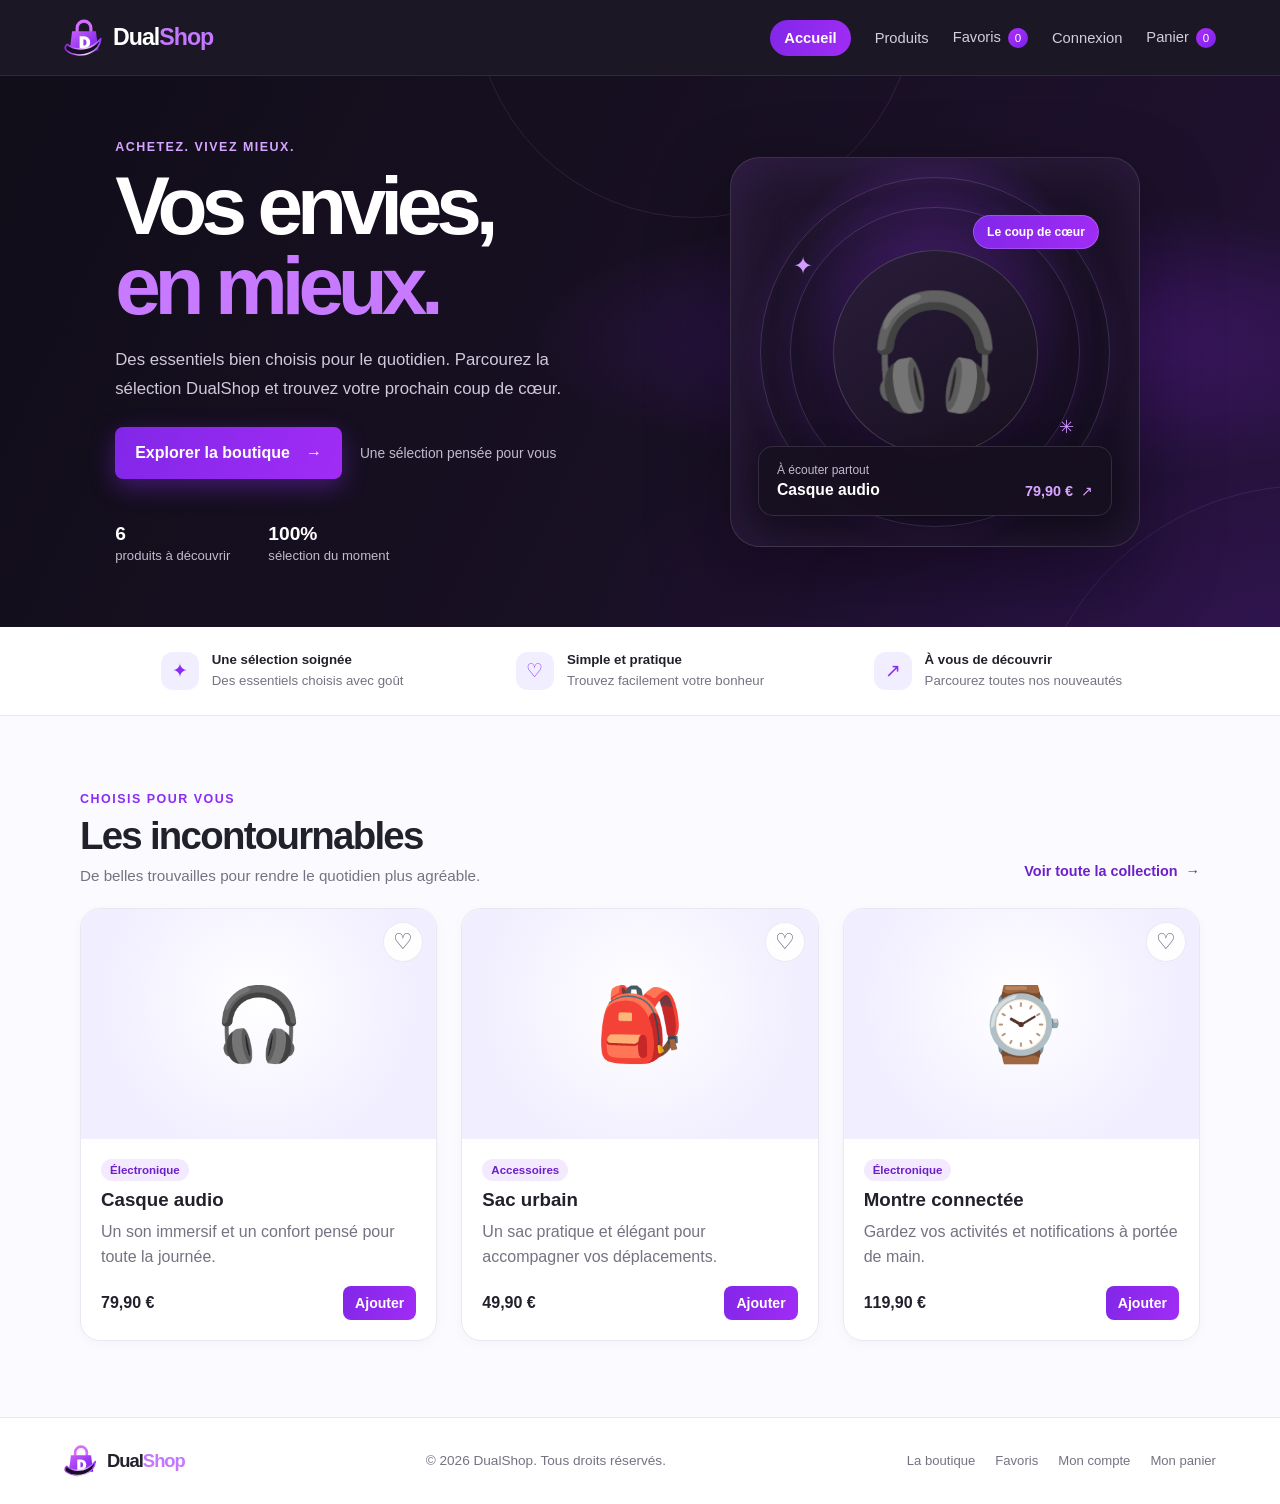
==== index.html @ 9e12f8e3 "Publish DualShop static site Co-authored-by: Copilot <223556219+Copilot@users.noreply.github.com>" ====
<!DOCTYPE html>
<html lang="fr">
<head>
  <meta charset="UTF-8">
  <meta name="viewport" content="width=device-width, initial-scale=1.0">
  <meta name="description" content="DualShop, votre boutique en ligne.">
  <title>DualShop — Accueil</title>
  <link rel="icon" type="image/svg+xml" href="assets/logo/dualshop-mark.svg">
  <link rel="stylesheet" href="css/style.css">
  <link rel="stylesheet" href="css/components.css">
  <link rel="stylesheet" href="css/responsive.css">
  <script src="data/products.js" defer></script>
  <script src="js/app.js" defer></script>
  <script src="js/products.js" defer></script>
  <script src="js/cart.js" defer></script>
  <script src="js/favorites.js" defer></script>
</head>
<body>
  <header class="site-header">
    <a class="logo" href="index.html"><img class="logo-mark" src="assets/logo/dualshop-mark.svg" alt=""><span class="logo-wordmark">Dual<span>Shop</span></span></a>
    <button class="menu-toggle" type="button" aria-expanded="false" aria-controls="primary-navigation" aria-label="Ouvrir le menu">
      <span></span><span></span><span></span>
    </button>
    <nav id="primary-navigation" aria-label="Navigation principale">
      <a href="index.html" aria-current="page">Accueil</a>
      <a href="produits.html">Produits</a>
      <a href="favoris.html">Favoris <span class="favorite-count">0</span></a>
      <a href="connexion.html">Connexion</a>
      <a href="panier.html">Panier <span class="cart-count">0</span></a>
    </nav>
  </header>
  <main>
    <section class="hero">
      <div class="hero-copy">
        <p class="eyebrow">Achetez. Vivez mieux.</p>
        <h1>Vos envies,<br><span>en mieux.</span></h1>
        <p>Des essentiels bien choisis pour le quotidien. Parcourez la sélection DualShop et trouvez votre prochain coup de cœur.</p>
        <div class="hero-actions">
          <a class="button" href="produits.html">Explorer la boutique <span aria-hidden="true">→</span></a>
          <span class="hero-note">Une sélection pensée pour vous</span>
        </div>
        <div class="hero-highlights" aria-label="Les engagements DualShop">
          <div><strong>6</strong><span>produits à découvrir</span></div>
          <div><strong>100%</strong><span>sélection du moment</span></div>
        </div>
      </div>
      <a class="hero-showcase" href="produit.html?id=casque-audio" aria-label="Découvrir le casque audio, notre coup de cœur à 79,90 euros">
        <span class="showcase-orbit showcase-orbit-one" aria-hidden="true"></span>
        <span class="showcase-orbit showcase-orbit-two" aria-hidden="true"></span>
        <span class="showcase-sparkle sparkle-one" aria-hidden="true">✦</span>
        <span class="showcase-sparkle sparkle-two" aria-hidden="true">✳</span>
        <span class="showcase-badge">Le coup de cœur</span>
        <span class="showcase-product" aria-hidden="true">🎧</span>
        <span class="showcase-caption">
          <span><small>À écouter partout</small><strong>Casque audio</strong></span>
          <strong class="showcase-price">79,90 € <span aria-hidden="true">↗</span></strong>
        </span>
      </a>
    </section>
    <section class="benefits" aria-label="Les avantages DualShop">
      <div><span aria-hidden="true">✦</span><p><strong>Une sélection soignée</strong><br><span>Des essentiels choisis avec goût</span></p></div>
      <div><span aria-hidden="true">♡</span><p><strong>Simple et pratique</strong><br><span>Trouvez facilement votre bonheur</span></p></div>
      <div><span aria-hidden="true">↗</span><p><strong>À vous de découvrir</strong><br><span>Parcourez toutes nos nouveautés</span></p></div>
    </section>
    <section class="section">
      <div class="section-heading">
        <div><p class="eyebrow">Choisis pour vous</p><h2>Les incontournables</h2><p class="section-subtitle">De belles trouvailles pour rendre le quotidien plus agréable.</p></div>
        <a class="text-link" href="produits.html">Voir toute la collection <span aria-hidden="true">→</span></a>
      </div>
      <div class="product-grid" id="products-grid" data-limit="3"></div>
    </section>
  </main>
  <footer class="site-footer">
    <a class="logo" href="index.html"><img class="logo-mark" src="assets/logo/dualshop-mark.svg" alt=""><span class="logo-wordmark">Dual<span>Shop</span></span></a>
    <p>© <span data-year></span> DualShop. Tous droits réservés.</p>
    <nav aria-label="Navigation de pied de page"><a href="produits.html">La boutique</a><a href="favoris.html">Favoris</a><a href="connexion.html">Mon compte</a><a href="panier.html">Mon panier</a></nav>
  </footer>
</body>
</html>
---- css/style.css ----
:root {
  font-family: Inter, "Segoe UI", Arial, Helvetica, sans-serif;
  color: #20212b;
  background: #fbfaff;
  font-synthesis: none;
  text-rendering: optimizeLegibility;
  --accent: #8b2cf5;
  --accent-dark: #6d20c9;
  --accent-soft: #f3eaff;
  --muted: #747382;
  --border: #e9e7ef;
  --surface: #fff;
  --shadow-card: 0 16px 38px rgb(49 21 91 / 12%);
}

* { box-sizing: border-box; }
html { scroll-behavior: smooth; }
body { margin: 0; min-width: 320px; overflow-x: hidden; }
a { color: inherit; text-decoration: none; }
button, input { font: inherit; }
button, a, input { -webkit-tap-highlight-color: transparent; }
button:focus-visible, a:focus-visible, input:focus-visible { outline: 3px solid rgb(139 44 245 / 45%); outline-offset: 3px; }

.site-header {
  position: sticky;
  z-index: 10;
  top: 0;
  display: flex;
  align-items: center;
  justify-content: space-between;
  gap: 24px;
  min-height: 76px;
  padding: 14px max(5vw, 20px);
  background: rgb(18 14 29 / 96%);
  backdrop-filter: blur(14px);
  border-bottom: 1px solid rgb(255 255 255 / 9%);
  transition: box-shadow .25s ease, background .25s ease;
}
.site-header.is-scrolled { box-shadow: 0 8px 26px rgb(10 5 20 / 30%); background: rgb(18 14 29 / 98%); }
.logo { display: inline-flex; align-items: center; gap: 9px; color: #fff; font-size: 1.45rem; font-weight: 800; letter-spacing: -1px; }
.logo-mark { display: block; width: 40px; height: 40px; flex: 0 0 40px; }
.logo-wordmark { color: #fff; }
.logo-wordmark > span { color: #c478ff; }
nav { display: flex; align-items: center; gap: 24px; }
nav a { position: relative; color: #d3cedc; font-size: .92rem; transition: color .2s ease, background .2s ease; }
nav a:hover, nav a[aria-current="page"] { color: #d6a5ff; }
nav[aria-label="Navigation principale"] a { padding: 10px 0; }
nav[aria-label="Navigation principale"] a[aria-current="page"] { padding-right: 14px; padding-left: 14px; border-radius: 999px; color: #fff; background: linear-gradient(110deg, #8127e8, #a12cf5); font-weight: 700; }
nav[aria-label="Navigation principale"] a[aria-current="page"]::after { display: none; }
.menu-toggle { display: none; }
.cart-count, .favorite-count { display: inline-grid; min-width: 20px; height: 20px; margin-left: 3px; padding: 0 5px; place-items: center; border-radius: 999px; color: #fff; background: linear-gradient(135deg, #b22dff, #7624e8); font-size: .72rem; }
.hero {
  position: relative;
  display: grid;
  min-height: 550px;
  grid-template-columns: minmax(0, 1fr) minmax(300px, .85fr);
  align-items: center;
  gap: 48px;
  overflow: hidden;
  padding: 64px max(9vw, 24px);
  background: radial-gradient(ellipse at 80% 48%, rgb(126 35 222 / 36%) 0, transparent 34%), radial-gradient(ellipse at 100% 100%, rgb(76 26 132 / 32%) 0, transparent 38%), linear-gradient(115deg, #110d19 0%, #181023 52%, #211133 100%);
}
.hero::before, .hero::after { position: absolute; border: 1px solid rgb(205 151 255 / 12%); border-radius: 50%; content: ""; pointer-events: none; }
.hero::before { width: 440px; height: 440px; top: -300px; left: 37%; }
.hero::after { width: 560px; height: 560px; right: -310px; bottom: -420px; }
.hero-copy { position: relative; z-index: 1; max-width: 620px; animation: hero-enter .7s ease-out both; }
.hero .eyebrow { color: #d6a5ff; }
.hero h1 { margin: 12px 0 18px; color: #fff; font-size: clamp(3.2rem, 6.4vw, 5.7rem); letter-spacing: -.075em; line-height: .98; }
.hero h1 span { color: #c77aff; }
.hero-copy > p:not(.eyebrow) { max-width: 470px; margin-bottom: 24px; color: #d0c8dc; font-size: 1.05rem; line-height: 1.75; }
.hero-actions { display: flex; align-items: center; flex-wrap: wrap; gap: 18px; }
.hero-actions .button { min-height: 52px; gap: 16px; padding: 0 20px; box-shadow: 0 8px 24px rgb(143 43 245 / 38%); }
.hero-note { color: #c3bacf; font-size: .86rem; }
.hero-highlights { display: flex; gap: 38px; margin-top: 44px; }
.hero-highlights div { display: grid; gap: 3px; }
.hero-highlights strong { color: #fff; font-size: 1.2rem; }
.hero-highlights span { color: #c3bacf; font-size: .82rem; }
.hero-showcase {
  position: relative;
  z-index: 1;
  display: flex;
  width: min(100%, 410px);
  min-height: 390px;
  justify-self: center;
  align-items: center;
  justify-content: center;
  overflow: hidden;
  border: 1px solid rgb(255 255 255 / 14%);
  border-radius: 30px;
  background: radial-gradient(ellipse at 50% 35%, rgb(148 52 255 / 24%), transparent 48%), linear-gradient(145deg, #21152f 4%, #130e1d 92%);
  box-shadow: 0 32px 80px rgb(6 3 12 / 45%), inset 0 0 55px rgb(186 104 255 / 12%);
  animation: showcase-enter .8s .12s ease-out both, showcase-float 6s 1s ease-in-out infinite;
}
.showcase-product { z-index: 1; display: grid; width: 205px; height: 205px; place-items: center; border: 1px solid rgb(255 255 255 / 16%); border-radius: 50%; background: linear-gradient(145deg, #2a1c3b, #17111f); box-shadow: 0 22px 50px rgb(8 4 15 / 40%), 0 0 55px rgb(157 52 255 / 18%); font-size: 7rem; }
.showcase-badge { position: absolute; z-index: 2; top: 57px; right: 40px; padding: 9px 13px; border: 1px solid rgb(255 255 255 / 18%); border-radius: 99px; color: #fff; background: linear-gradient(110deg, #8127e8, #a12cf5); font-size: .76rem; font-weight: 700; }
.showcase-caption { position: absolute; z-index: 2; right: 27px; bottom: 30px; left: 27px; display: flex; align-items: end; justify-content: space-between; gap: 12px; padding: 16px 18px; border: 1px solid rgb(255 255 255 / 12%); border-radius: 15px; color: #fff; background: rgb(23 16 32 / 88%); box-shadow: 0 8px 30px rgb(8 4 15 / 28%); backdrop-filter: blur(12px); }
.showcase-caption > span { display: grid; gap: 4px; }
.showcase-caption small { color: #c3bacf; font-size: .75rem; }
.showcase-caption strong { font-size: .98rem; }
.showcase-caption .showcase-price { color: #d6a5ff; font-size: .9rem; }
.showcase-price span { margin-left: 4px; }
.showcase-orbit { position: absolute; border: 1px solid rgb(206 153 255 / 20%); border-radius: 50%; box-shadow: 0 0 28px rgb(153 57 255 / 12%); }
.showcase-orbit-one { width: 290px; height: 290px; }
.showcase-orbit-two { width: 350px; height: 350px; }
.showcase-sparkle { position: absolute; color: #d19bff; }
.sparkle-one { top: 94px; left: 62px; font-size: 1.5rem; }
.sparkle-two { right: 65px; bottom: 108px; font-size: 1.1rem; }
.benefits { display: grid; grid-template-columns: repeat(3, 1fr); gap: 24px; padding: 23px max(9vw, 24px); border-bottom: 1px solid var(--border); background: #fff; }
.benefits > div { display: flex; align-items: center; justify-content: center; gap: 13px; }
.benefits > div > span { display: grid; width: 38px; height: 38px; flex: 0 0 38px; place-items: center; border-radius: 12px; color: var(--accent); background: #f1eeff; font-size: 1.2rem; }
.benefits p { margin: 0; font-size: .83rem; line-height: 1.55; }
.benefits p > span { color: var(--muted); }
.section { width: min(1120px, 90%); margin: 76px auto; }
.section-heading { display: flex; align-items: end; justify-content: space-between; gap: 20px; margin-bottom: 24px; }
h1, h2, p { margin-top: 0; }
.section-heading h1, .section-heading h2, main > h1 { margin-bottom: 0; }
.section-heading h2 { font-size: clamp(1.8rem, 3vw, 2.45rem); letter-spacing: -.045em; }
.section-subtitle { margin: 9px 0 0; color: var(--muted); font-size: .95rem; }
.text-link { display: inline-flex; align-items: center; gap: 8px; padding-bottom: 5px; color: var(--accent-dark); font-size: .9rem; font-weight: 700; }
.eyebrow { margin-bottom: 8px; color: var(--accent); font-size: .78rem; font-weight: 700; letter-spacing: .12em; text-transform: uppercase; }
.muted { color: var(--muted); font-size: .9rem; }
.back-link { display: inline-block; margin-bottom: 28px; color: var(--muted); }
.site-footer { margin-top: 70px; padding: 24px; border-top: 1px solid var(--border); color: var(--muted); text-align: center; font-size: .85rem; }
.site-footer p { margin: 0; }
.site-footer { display: flex; align-items: center; justify-content: space-between; gap: 22px; padding: 26px max(5vw, 20px); background: #fff; }
.site-footer .logo { color: #20212b; font-size: 1.15rem; }
.site-footer .logo-wordmark { color: #20212b; }
.site-footer .logo-mark { width: 34px; height: 34px; flex-basis: 34px; }
.site-footer nav { gap: 20px; }
.site-footer nav a { color: var(--muted); font-size: .82rem; }
.site-footer nav a:hover { color: var(--accent); }
main { animation: page-enter .55s ease-out both; }

@keyframes hero-enter { from { opacity: 0; transform: translateY(18px); } to { opacity: 1; transform: translateY(0); } }
@keyframes showcase-enter { from { opacity: 0; transform: scale(.92) rotate(-5deg); } to { opacity: 1; transform: scale(1) rotate(0); } }
@keyframes showcase-float { 0%, 100% { translate: 0 0; } 50% { translate: 0 -9px; } }
@keyframes page-enter { from { opacity: 0; translate: 0 8px; } to { opacity: 1; translate: 0 0; } }
@keyframes nav-underline { from { scale: 0 1; transform-origin: left; } to { scale: 1 1; transform-origin: left; } }
---- css/components.css ----
.button {
  display: inline-flex;
  align-items: center;
  justify-content: center;
  border: 0;
  border-radius: 8px;
  padding: 12px 18px;
  color: #fff;
  background: linear-gradient(110deg, #8127e8, #a12cf5);
  cursor: pointer;
  font-weight: 700;
  transition: background .2s ease, box-shadow .2s ease, transform .2s ease;
}
.button:hover { transform: translateY(-2px); background: linear-gradient(110deg, #7020d3, #8b24e4); box-shadow: 0 9px 22px rgb(117 32 201 / 25%); }
.product-grid { display: grid; grid-template-columns: repeat(3, minmax(0, 1fr)); gap: 24px; }
.product-card { overflow: hidden; border: 1px solid var(--border); border-radius: 20px; background: var(--surface); box-shadow: 0 3px 12px rgb(34 25 73 / 3%); transition: transform .28s cubic-bezier(.2,.8,.2,1), box-shadow .28s ease, border-color .28s ease; animation: card-enter .45s ease both; }
.product-card:nth-child(2) { animation-delay: .07s; }
.product-card:nth-child(3) { animation-delay: .14s; }
.product-card:nth-child(4) { animation-delay: .21s; }
.product-card:nth-child(5) { animation-delay: .28s; }
.product-card:nth-child(6) { animation-delay: .35s; }
.product-visual { display: grid; min-height: 230px; place-items: center; background: radial-gradient(circle at 50% 40%, #fff 0, #f1eeff 72%); font-size: 4.5rem; transition: background .28s ease, transform .35s ease; }
.product-visual { line-height: 1; }
.product-info { padding: 20px; }
.product-info h3 { margin: 0 0 8px; }
.product-info p { min-height: 2.8em; color: var(--muted); line-height: 1.6; }
.product-actions { display: flex; align-items: center; justify-content: space-between; gap: 12px; }
.price { font-weight: 800; }
.product-actions .button { padding: 9px 12px; font-size: .88rem; }
.product-card[hidden] { display: none; }
.product-card:focus-within { border-color: rgb(97 72 216 / 38%); box-shadow: var(--shadow-card); transform: translateY(-5px) scale(1.015); }
.product-card h3 a:hover { color: var(--accent-dark); }
.product-category { display: inline-flex; margin-bottom: 8px; padding: 5px 9px; border-radius: 999px; color: var(--accent-dark); background: var(--accent-soft); font-size: .72rem; font-weight: 700; }
.favorite-toggle { position: absolute; z-index: 2; top: 13px; right: 13px; display: grid; width: 40px; height: 40px; place-items: center; border: 1px solid rgb(233 231 239 / 85%); border-radius: 50%; color: #575366; background: rgb(255 255 255 / 92%); cursor: pointer; font-size: 1.35rem; transition: color .2s ease, transform .2s ease, background .2s ease; }
.favorite-toggle:hover { transform: scale(1.08); }
.favorite-toggle[aria-pressed="true"] { color: #d64271; background: #fff3f6; }
.product-card { position: relative; }
.product-card:hover { border-color: rgb(139 44 245 / 30%); box-shadow: var(--shadow-card); transform: translateY(-5px); }
.favorites-grid .empty-state, .empty-state { grid-column: 1 / -1; padding: 28px; border: 1px dashed #d9d3f5; border-radius: 16px; background: #fff; color: var(--muted); text-align: center; }
.empty-state a { color: var(--accent-dark); font-weight: 700; }
.catalog-toolbar { display: flex; align-items: end; gap: 14px; margin: 20px 0 16px; }
.catalog-toolbar > :first-child { margin: 0 auto 10px 0; }
.catalog-select { display: grid; gap: 6px; color: var(--muted); font-size: .8rem; }
.catalog-select select { min-width: 165px; min-height: 42px; border: 1px solid var(--border); border-radius: 9px; padding: 8px 30px 8px 11px; color: #353342; background: #fff; font: inherit; }
.detail-actions { display: flex; align-items: end; gap: 12px; }
.quantity-field { display: grid; gap: 6px; color: var(--muted); font-size: .8rem; }
.quantity-field input { width: 76px; min-height: 48px; border: 1px solid var(--border); border-radius: 9px; padding: 8px; color: #353342; }
.detail-favorite { position: static; width: 48px; height: 48px; font-size: 1.5rem; }
.remove-item { width: auto !important; height: 34px !important; margin-left: 8px; padding: 0 10px; color: #8b4151; }
.remove-item:hover { border-color: #e7bac5 !important; background: #fff3f6 !important; color: #a52e4b !important; }
.summary-line { display: flex; justify-content: space-between; gap: 14px; margin: 0 0 12px; font-size: .92rem; font-weight: 500; }
.summary-total { margin: 14px 0 0; padding-top: 14px; border-top: 1px solid var(--border); font-size: 1.05rem; font-weight: 800; }
.shipping-note { margin: 12px 0 18px; color: var(--muted); font-size: .82rem; font-weight: 400; }
.checkout-button { width: 100%; gap: 10px; min-height: 48px; text-align: center; }
.continue-shopping { display: block; margin-top: 14px; color: var(--accent-dark); font-size: .85rem; text-align: center; }
.checkout-layout { display: grid; grid-template-columns: minmax(0, 1.4fr) minmax(280px, .75fr); align-items: start; gap: 42px; }
.checkout-steps { display: flex; gap: 30px; margin: 0 0 26px; padding: 0 0 14px; border-bottom: 1px solid var(--border); color: #aaa7b5; font-size: .85rem; list-style: none; }
.checkout-steps li[aria-current="step"] { color: var(--accent-dark); font-weight: 800; }
.checkout-steps li:first-child { color: #686779; }
.checkout-steps a:hover { color: var(--accent); }
.checkout-card, .order-summary { margin-top: 22px; padding: 26px; border: 1px solid var(--border); border-radius: 18px; background: #fff; box-shadow: 0 12px 36px rgb(34 25 73 / 5%); }
.checkout-card { display: grid; gap: 16px; }
.checkout-card[hidden] { display: none; }
.checkout-card h2, .order-summary h2 { margin: 0 0 4px; font-size: 1.2rem; }
.checkout-card label { display: grid; gap: 7px; color: #484655; font-size: .88rem; font-weight: 650; }
.checkout-card input:not([type="radio"]) { min-height: 44px; border: 1px solid var(--border); border-radius: 9px; padding: 10px 12px; font: inherit; }
.checkout-card input:focus { border-color: var(--accent); outline: 3px solid rgb(97 72 216 / 12%); }
.form-grid { display: grid; grid-template-columns: 1fr 1fr; gap: 14px; }
.payment-demo { margin: 0; padding: 15px; border: 1px solid var(--border); border-radius: 12px; }
.payment-demo legend { padding: 0 6px; font-size: .9rem; font-weight: 700; }
.payment-demo label { display: flex; align-items: center; gap: 9px; }
.payment-demo input { accent-color: var(--accent); }
.payment-demo .muted { margin: 10px 0 0; font-size: .8rem; }
.demo-notice { margin: 18px 0; padding: 14px 16px; border: 1px solid #e6ddbd; border-radius: 11px; color: #665735; background: #fffbee; font-size: .86rem; line-height: 1.55; }
.order-summary { position: sticky; top: 100px; }
.checkout-item { display: flex; justify-content: space-between; gap: 12px; padding: 12px 0; border-bottom: 1px solid var(--border); font-size: .86rem; }
.checkout-item > span:last-child { white-space: nowrap; font-weight: 700; }
#checkout-total { margin-top: 18px; }
.confirmation-section { display: grid; min-height: 55vh; place-items: center; }
.confirmation-card { width: min(620px, 100%); padding: clamp(26px, 6vw, 52px); border: 1px solid var(--border); border-radius: 24px; background: #fff; box-shadow: 0 20px 60px rgb(34 25 73 / 8%); text-align: center; animation: hero-enter .45s ease-out both; }
.confirmation-icon { display: grid; width: 64px; height: 64px; margin: 0 auto 20px; place-items: center; border-radius: 50%; color: #267750; background: #e8f7ef; font-size: 2rem; font-weight: 800; }
.confirmation-card .demo-notice { margin: 20px 0; text-align: left; }
.confirmation-card .button { margin-top: 6px; }
.search-field { display: grid; gap: 7px; color: var(--muted); font-size: .85rem; }
.search-field input, .auth-card input { min-height: 46px; border: 1px solid var(--border); border-radius: 10px; padding: 10px 13px; background: #fff; transition: border-color .2s ease, box-shadow .2s ease; }
.search-field input:focus, .auth-card input:focus { border-color: var(--accent); box-shadow: 0 0 0 4px rgb(97 72 216 / 10%); outline: 0; }
.product-detail { display: grid; grid-template-columns: 1fr 1fr; gap: clamp(32px, 6vw, 78px); align-items: center; }
.product-detail .product-visual { min-height: 430px; border: 1px solid var(--border); border-radius: 24px; background: radial-gradient(circle at 50% 42%, #fff 0, #f0edff 74%); font-size: 8rem; box-shadow: 0 22px 60px rgb(34 25 73 / 8%); animation: showcase-enter .55s ease-out both; }
.product-detail h1 { margin-bottom: 12px; }
.product-detail > div:last-child { animation: hero-enter .55s .08s ease-out both; }
.product-detail > div:last-child > p:not(.eyebrow) { color: var(--muted); line-height: 1.7; }
.product-detail .price { margin: 22px 0; font-size: 1.4rem; }
.product-detail .button { min-height: 48px; padding: 0 22px; }
.cart-items { margin-top: 25px; }
.cart-row { display: flex; align-items: center; justify-content: space-between; gap: 20px; padding: 20px; margin-bottom: 12px; border: 1px solid var(--border); border-radius: 16px; background: #fff; box-shadow: 0 5px 18px rgb(34 25 73 / 3%); animation: card-enter .35s ease both; }
.cart-product { display: flex; align-items: center; gap: 14px; }
.cart-emoji { display: grid; width: 58px; height: 58px; place-items: center; border-radius: 14px; background: var(--accent-soft); font-size: 2rem; }
.cart-controls { display: flex; align-items: center; gap: 10px; }
.cart-controls button { width: 34px; height: 34px; border: 1px solid var(--border); border-radius: 9px; background: #fff; cursor: pointer; transition: color .2s ease, border-color .2s ease, background .2s ease; }
.cart-controls button:hover { border-color: var(--accent); color: #fff; background: var(--accent); }
.cart-controls strong { min-width: 82px; text-align: right; }
.cart-summary { display: block; width: min(390px, 100%); margin: 22px 0 0 auto; padding: 20px; border: 1px solid var(--border); border-radius: 14px; background: #fff; font-size: 1.15rem; font-weight: 700; box-shadow: 0 8px 26px rgb(34 25 73 / 5%); }
.cart-items > .muted { padding: 28px; border: 1px dashed #d9d3f5; border-radius: 16px; background: #fff; text-align: center; }
.cart-items > .muted a { color: var(--accent-dark); font-weight: 700; }
.auth-section { display: grid; place-items: center; }
.auth-card { display: grid; width: min(450px, 100%); gap: 12px; padding: 38px; border: 1px solid var(--border); border-radius: 22px; background: #fff; box-shadow: 0 18px 56px rgb(34 25 73 / 8%); animation: hero-enter .45s ease-out both; }
.auth-card h1 { margin-bottom: 8px; }
.auth-card label { margin-top: 4px; font-size: .9rem; font-weight: 700; }
.auth-card .button { margin-top: 6px; }
.form-message { min-height: 1em; margin: 0; color: var(--accent-dark); }

@keyframes card-enter { from { opacity: 0; } to { opacity: 1; } }

@media (hover: hover) and (prefers-reduced-motion: no-preference) {
  .product-card:hover { z-index: 1; border-color: rgb(97 72 216 / 25%); box-shadow: 0 20px 42px rgb(39 29 92 / 13%); transform: translateY(-8px) scale(1.025); }
  .product-card:hover .product-visual { background: radial-gradient(circle at 50% 40%, #fff 0, #eae5ff 75%); }
  .product-card:hover .product-visual { animation: product-pop .35s ease-out; }
}

@keyframes product-pop { from { transform: scale(.94); } to { transform: scale(1); } }
---- css/responsive.css ----
@media (max-width: 720px) {
  .site-header { display: grid; grid-template-columns: 1fr auto; gap: 0; min-height: 68px; padding: 12px 5vw; }
  .site-header > .logo { grid-column: 1; grid-row: 1; }
  .menu-toggle { display: flex; width: 42px; height: 42px; grid-column: 2; grid-row: 1; flex-direction: column; align-items: center; justify-content: center; gap: 5px; border: 1px solid rgb(255 255 255 / 18%); border-radius: 12px; background: rgb(255 255 255 / 7%); cursor: pointer; }
  .menu-toggle span { display: block; width: 18px; height: 2px; border-radius: 2px; background: #fff; transition: transform .2s ease, opacity .2s ease; }
  .menu-toggle[aria-expanded="true"] span:first-child { transform: translateY(7px) rotate(45deg); }
  .menu-toggle[aria-expanded="true"] span:nth-child(2) { opacity: 0; }
  .menu-toggle[aria-expanded="true"] span:last-child { transform: translateY(-7px) rotate(-45deg); }
  nav[aria-label="Navigation principale"] { display: none; grid-column: 1 / -1; grid-row: 2; width: 100%; align-items: stretch; flex-direction: column; gap: 2px; padding: 12px 0 4px; }
  nav[aria-label="Navigation principale"].is-open { display: flex; animation: menu-enter .2s ease-out both; }
  nav[aria-label="Navigation principale"] a { padding: 11px 12px; border-radius: 9px; }
  nav[aria-label="Navigation principale"] a:hover { background: rgb(255 255 255 / 8%); }
  nav[aria-label="Navigation principale"] a[aria-current="page"] { background: linear-gradient(110deg, #8127e8, #a12cf5); }
  .hero { min-height: auto; grid-template-columns: 1fr; gap: 36px; padding: 58px max(7vw, 24px); }
  .hero h1 { font-size: clamp(3rem, 11vw, 4.6rem); }
  .hero-showcase { width: min(100%, 370px); min-height: 340px; }
  .showcase-product { width: 175px; height: 175px; font-size: 6rem; }
  .benefits { grid-template-columns: 1fr; gap: 16px; padding-top: 22px; padding-bottom: 22px; }
  .benefits > div { justify-content: flex-start; }
  .section { margin-top: 56px; margin-bottom: 56px; }
  .product-grid { grid-template-columns: repeat(2, minmax(0, 1fr)); gap: 14px; }
  .product-visual { min-height: 150px; }
  .product-detail { grid-template-columns: 1fr; gap: 24px; }
  .product-detail .product-visual { min-height: 340px; }
  .checkout-layout { grid-template-columns: 1fr; gap: 8px; }
  .order-summary { position: static; grid-row: 1; }
  .site-footer { align-items: center; flex-direction: column; gap: 14px; }
  .site-footer nav { flex-wrap: wrap; justify-content: center; }
}
@media (max-width: 480px) {
  .hero { padding: 48px 22px; }
  .hero-highlights { gap: 24px; margin-top: 34px; }
  .hero-showcase { min-height: 300px; }
  .showcase-badge { top: 38px; right: 18px; }
  .showcase-caption { right: 16px; bottom: 18px; left: 16px; }
  .section-heading { align-items: flex-start; flex-direction: column; }
  .catalog-toolbar { align-items: stretch; flex-wrap: wrap; }
  .catalog-toolbar > :first-child { width: 100%; margin: 0; }
  .catalog-select { flex: 1 1 145px; }
  .catalog-select select { width: 100%; min-width: 0; }
  .product-grid { grid-template-columns: 1fr; }
  .product-visual { min-height: 190px; }
  .cart-row { align-items: flex-start; flex-direction: column; padding: 16px; }
  .cart-controls { width: 100%; flex-wrap: wrap; }
  .cart-controls strong { margin-left: auto; }
  .cart-summary { justify-content: space-between; }
  .auth-card { padding: 28px 22px; }
  .product-detail .product-visual { min-height: 280px; }
  .detail-actions { align-items: stretch; flex-wrap: wrap; }
  .detail-actions > .button { flex: 1; }
  .checkout-card, .order-summary { padding: 20px; }
  .form-grid { grid-template-columns: 1fr; }
  .checkout-item { font-size: .8rem; }
}

@media (prefers-reduced-motion: reduce) {
  *, *::before, *::after { scroll-behavior: auto !important; animation-duration: .01ms !important; animation-iteration-count: 1 !important; transition-duration: .01ms !important; }
}

@keyframes menu-enter { from { opacity: 0; transform: translateY(-6px); } to { opacity: 1; transform: translateY(0); } }
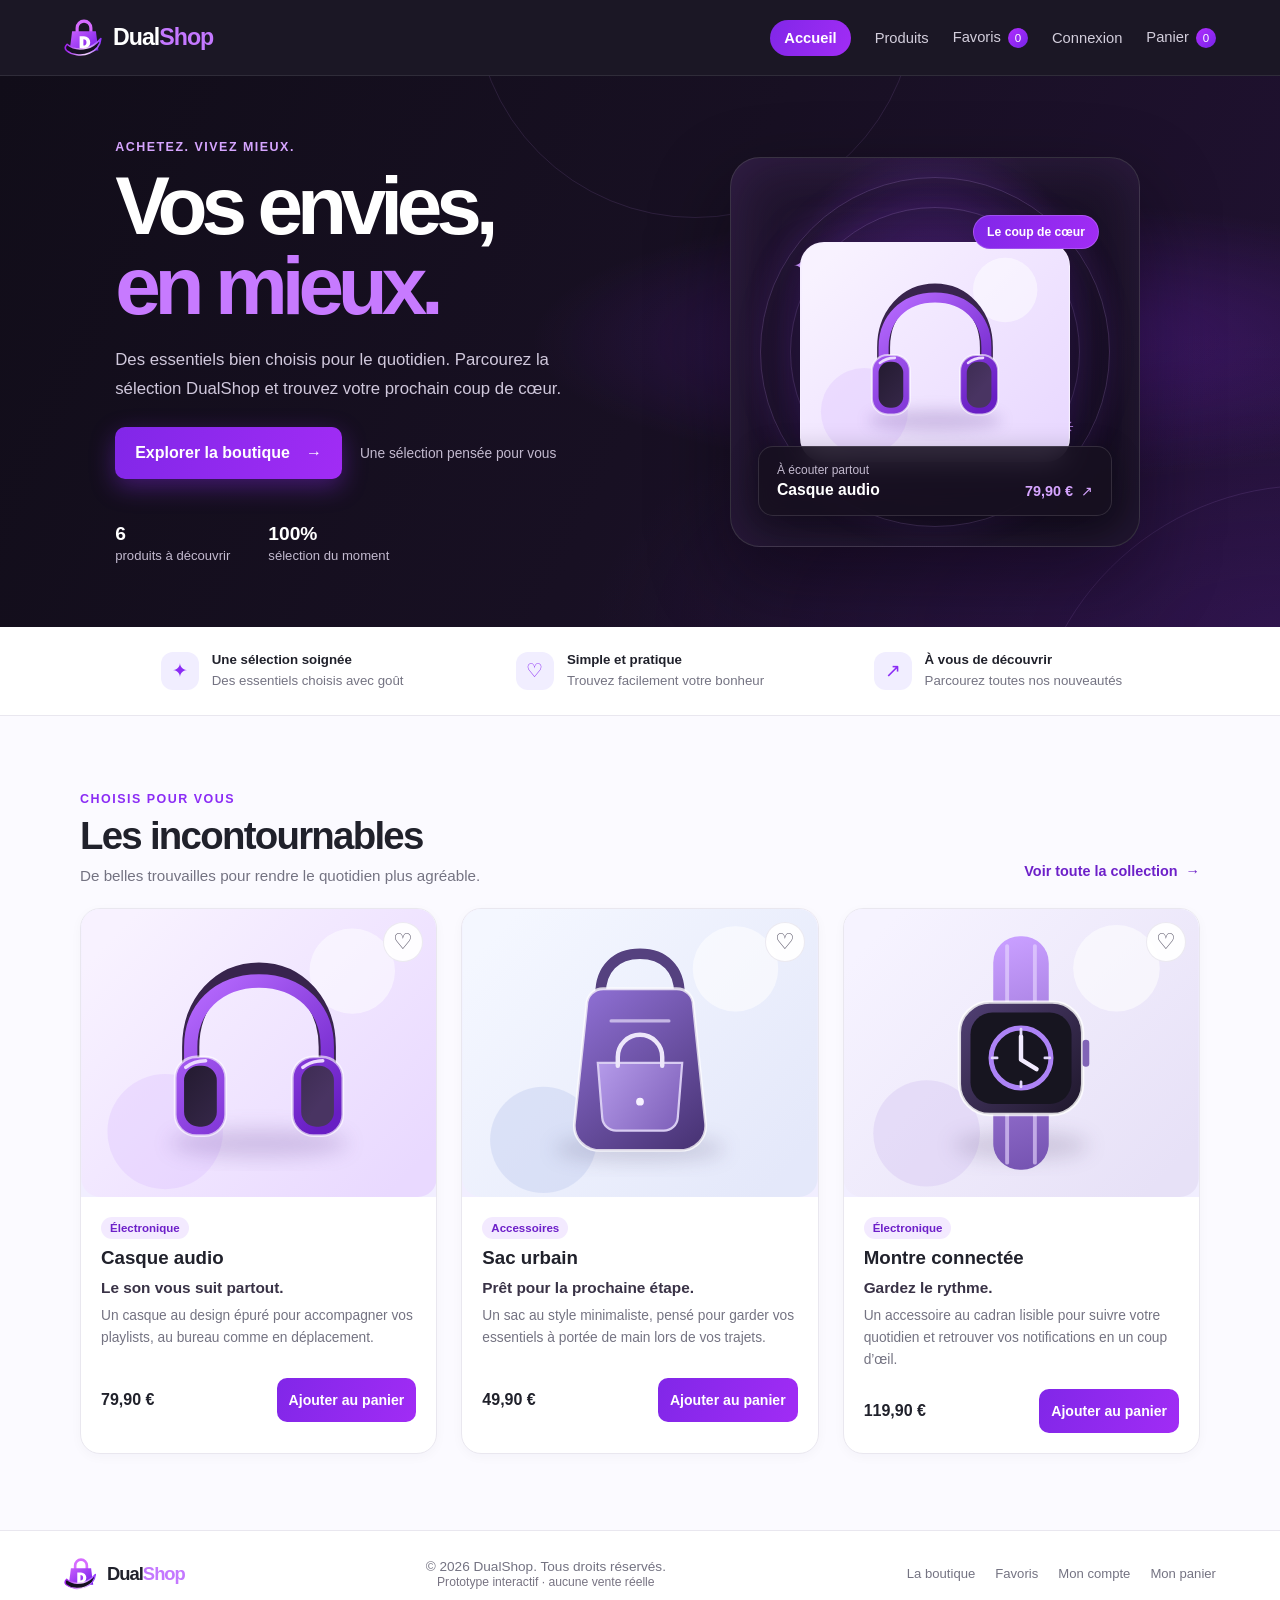
==== commit f6206196: "Polish DualShop storefront for portfolio Add original product illustrations, richer product pages, a" ====
--- a/index.html
+++ b/index.html
@@ -3,7 +3,13 @@
 <head>
   <meta charset="UTF-8">
   <meta name="viewport" content="width=device-width, initial-scale=1.0">
-  <meta name="description" content="DualShop, votre boutique en ligne.">
+  <meta name="description" content="Découvrez une sélection d’essentiels pour la maison, les accessoires et l’électronique avec DualShop.">
+  <meta name="theme-color" content="#110d19">
+  <meta property="og:type" content="website">
+  <meta property="og:title" content="DualShop — Vos envies, en mieux">
+  <meta property="og:description" content="Une sélection d’essentiels bien choisis pour le quotidien.">
+  <meta property="og:url" content="https://mercato237.github.io/dualshop/">
+  <meta property="og:image" content="https://mercato237.github.io/dualshop/assets/products/casque-audio.svg">
   <title>DualShop — Accueil</title>
   <link rel="icon" type="image/svg+xml" href="assets/logo/dualshop-mark.svg">
   <link rel="stylesheet" href="css/style.css">
@@ -16,6 +22,7 @@
   <script src="js/favorites.js" defer></script>
 </head>
 <body>
+  <a class="skip-link" href="#main-content">Passer au contenu</a>
   <header class="site-header">
     <a class="logo" href="index.html"><img class="logo-mark" src="assets/logo/dualshop-mark.svg" alt=""><span class="logo-wordmark">Dual<span>Shop</span></span></a>
     <button class="menu-toggle" type="button" aria-expanded="false" aria-controls="primary-navigation" aria-label="Ouvrir le menu">
@@ -29,7 +36,7 @@
       <a href="panier.html">Panier <span class="cart-count">0</span></a>
     </nav>
   </header>
-  <main>
+  <main id="main-content">
     <section class="hero">
       <div class="hero-copy">
         <p class="eyebrow">Achetez. Vivez mieux.</p>
@@ -50,7 +57,7 @@
         <span class="showcase-sparkle sparkle-one" aria-hidden="true">✦</span>
         <span class="showcase-sparkle sparkle-two" aria-hidden="true">✳</span>
         <span class="showcase-badge">Le coup de cœur</span>
-        <span class="showcase-product" aria-hidden="true">🎧</span>
+        <span class="showcase-product"><img src="assets/products/casque-audio.svg" alt="Casque audio violet"></span>
         <span class="showcase-caption">
           <span><small>À écouter partout</small><strong>Casque audio</strong></span>
           <strong class="showcase-price">79,90 € <span aria-hidden="true">↗</span></strong>
@@ -72,7 +79,7 @@
   </main>
   <footer class="site-footer">
     <a class="logo" href="index.html"><img class="logo-mark" src="assets/logo/dualshop-mark.svg" alt=""><span class="logo-wordmark">Dual<span>Shop</span></span></a>
-    <p>© <span data-year></span> DualShop. Tous droits réservés.</p>
+    <p>© <span data-year></span> DualShop. Tous droits réservés.<br><span class="footer-note">Prototype interactif · aucune vente réelle</span></p>
     <nav aria-label="Navigation de pied de page"><a href="produits.html">La boutique</a><a href="favoris.html">Favoris</a><a href="connexion.html">Mon compte</a><a href="panier.html">Mon panier</a></nav>
   </footer>
 </body>
--- a/css/style.css
+++ b/css/style.css
@@ -15,7 +15,7 @@
 
 * { box-sizing: border-box; }
 html { scroll-behavior: smooth; }
-body { margin: 0; min-width: 320px; overflow-x: hidden; }
+body { margin: 0; min-width: 280px; overflow-x: hidden; }
 a { color: inherit; text-decoration: none; }
 button, input { font: inherit; }
 button, a, input { -webkit-tap-highlight-color: transparent; }
@@ -91,7 +91,8 @@
   box-shadow: 0 32px 80px rgb(6 3 12 / 45%), inset 0 0 55px rgb(186 104 255 / 12%);
   animation: showcase-enter .8s .12s ease-out both, showcase-float 6s 1s ease-in-out infinite;
 }
-.showcase-product { z-index: 1; display: grid; width: 205px; height: 205px; place-items: center; border: 1px solid rgb(255 255 255 / 16%); border-radius: 50%; background: linear-gradient(145deg, #2a1c3b, #17111f); box-shadow: 0 22px 50px rgb(8 4 15 / 40%), 0 0 55px rgb(157 52 255 / 18%); font-size: 7rem; }
+.showcase-product { z-index: 1; display: block; width: 270px; height: 220px; overflow: hidden; border: 1px solid rgb(255 255 255 / 30%); border-radius: 24px; background: #f1e7ff; box-shadow: 0 22px 50px rgb(8 4 15 / 30%), 0 0 55px rgb(157 52 255 / 18%); }
+.showcase-product img { display: block; width: 100%; height: 100%; object-fit: cover; }
 .showcase-badge { position: absolute; z-index: 2; top: 57px; right: 40px; padding: 9px 13px; border: 1px solid rgb(255 255 255 / 18%); border-radius: 99px; color: #fff; background: linear-gradient(110deg, #8127e8, #a12cf5); font-size: .76rem; font-weight: 700; }
 .showcase-caption { position: absolute; z-index: 2; right: 27px; bottom: 30px; left: 27px; display: flex; align-items: end; justify-content: space-between; gap: 12px; padding: 16px 18px; border: 1px solid rgb(255 255 255 / 12%); border-radius: 15px; color: #fff; background: rgb(23 16 32 / 88%); box-shadow: 0 8px 30px rgb(8 4 15 / 28%); backdrop-filter: blur(12px); }
 .showcase-caption > span { display: grid; gap: 4px; }
--- a/css/components.css
+++ b/css/components.css
@@ -118,3 +118,49 @@
 }
 
 @keyframes product-pop { from { transform: scale(.94); } to { transform: scale(1); } }
+
+.button { min-height: 44px; border-radius: 10px; }
+.button:focus-visible, .cart-controls button:focus-visible, .favorite-toggle:focus-visible {
+  outline: 3px solid rgb(139 44 245 / 42%);
+  outline-offset: 3px;
+}
+.button:disabled, .cart-controls button:disabled { cursor: not-allowed; opacity: .5; transform: none; }
+.product-visual { position: relative; overflow: hidden; padding: 0; }
+.product-visual img { display: block; width: 100%; height: 100%; min-height: inherit; object-fit: cover; transition: transform .35s ease; }
+.product-card:hover .product-visual img { transform: scale(1.035); }
+.product-info { display: flex; min-height: 245px; flex-direction: column; align-items: flex-start; }
+.product-info .product-tagline { min-height: auto; margin: 0 0 6px; color: #393246; font-size: .96rem; font-weight: 750; line-height: 1.4; }
+.product-info > p:last-of-type { min-height: 3.2em; margin-bottom: 18px; font-size: .86rem; }
+.product-actions { width: 100%; margin-top: auto; }
+.product-actions .button { min-width: 128px; }
+.clear-search { margin: -4px 0 18px; padding: 0; border: 0; background: none; cursor: pointer; }
+.clear-search[hidden] { display: none; }
+.empty-state { padding: clamp(30px, 6vw, 56px); }
+.empty-state h2 { margin: 14px 0 8px; color: #272133; font-size: clamp(1.3rem, 3vw, 1.8rem); }
+.empty-state p { margin-bottom: 22px; line-height: 1.6; }
+.empty-state a.button { color: #fff; }
+.empty-state-icon { display: grid; width: 52px; height: 52px; margin: 0 auto; place-items: center; border-radius: 16px; color: var(--accent-dark); background: var(--accent-soft); font-size: .9rem; font-weight: 800; }
+.product-detail .product-visual { min-height: 430px; padding: 0; background: #f3edff; }
+.product-detail .product-visual img { width: 100%; height: 100%; min-height: inherit; object-fit: cover; }
+.product-detail .visual-caption { position: absolute; right: 18px; bottom: 18px; padding: 8px 12px; border: 1px solid rgb(255 255 255 / 70%); border-radius: 999px; color: #40314f; background: rgb(255 255 255 / 86%); font-size: .76rem; font-weight: 700; backdrop-filter: blur(10px); }
+.product-detail-copy .product-tagline { margin: 18px 0 8px; color: #322740; font-size: clamp(1.25rem, 2.2vw, 1.65rem); font-weight: 750; letter-spacing: -.025em; }
+.product-detail-copy .product-category { margin: 0 0 12px; }
+.product-highlights { display: grid; gap: 10px; margin: 22px 0; padding: 0; list-style: none; }
+.product-highlights li { display: flex; align-items: center; gap: 10px; color: #464151; font-size: .92rem; }
+.product-highlights li::before { display: grid; width: 22px; height: 22px; flex: 0 0 22px; place-items: center; border-radius: 50%; color: #147247; background: #e8f7ef; content: "✓"; font-size: .76rem; font-weight: 800; }
+.detail-demo-note { margin: 16px 0 0; color: var(--muted); font-size: .78rem; }
+.cart-product-image { display: block; width: 76px; height: 76px; flex: 0 0 76px; border-radius: 14px; object-fit: cover; }
+.shipping-progress { height: 7px; overflow: hidden; margin-top: 20px; border-radius: 99px; background: #eee9f4; }
+.shipping-progress > span { display: block; height: 100%; border-radius: inherit; background: linear-gradient(90deg, #8127e8, #c478ff); transition: width .3s ease; }
+.cart-controls button:disabled { background: #f7f5fa; color: #aaa5b2; }
+.cart-controls .cart-quantity { min-width: 22px; color: #342d3f; font-size: .9rem; font-weight: 700; text-align: center; }
+.checkout-item > span:first-child { display: flex; align-items: center; gap: 9px; }
+.checkout-item img { width: 42px; height: 42px; flex: 0 0 42px; border-radius: 9px; object-fit: cover; }
+.site-footer .footer-note { margin-top: 4px; color: #787483; font-size: .76rem; }
+.skip-link { position: fixed; z-index: 20; top: 10px; left: 10px; padding: 12px 16px; transform: translateY(-160%); border-radius: 9px; color: #fff; background: #4b1a83; font-weight: 700; }
+.skip-link:focus { transform: translateY(0); }
+.site-footer a:focus-visible, .text-link:focus-visible, .back-link:focus-visible, .continue-shopping:focus-visible {
+  outline: 3px solid rgb(139 44 245 / 42%);
+  outline-offset: 4px;
+  border-radius: 4px;
+}
--- a/css/responsive.css
+++ b/css/responsive.css
@@ -1,3 +1,7 @@
+@media (max-width: 900px) {
+  .product-grid { grid-template-columns: repeat(2, minmax(0, 1fr)); }
+}
+
 @media (max-width: 720px) {
   .site-header { display: grid; grid-template-columns: 1fr auto; gap: 0; min-height: 68px; padding: 12px 5vw; }
   .site-header > .logo { grid-column: 1; grid-row: 1; }
@@ -14,14 +18,17 @@
   .hero { min-height: auto; grid-template-columns: 1fr; gap: 36px; padding: 58px max(7vw, 24px); }
   .hero h1 { font-size: clamp(3rem, 11vw, 4.6rem); }
   .hero-showcase { width: min(100%, 370px); min-height: 340px; }
-  .showcase-product { width: 175px; height: 175px; font-size: 6rem; }
+  .showcase-product { width: min(78%, 270px); height: 205px; }
   .benefits { grid-template-columns: 1fr; gap: 16px; padding-top: 22px; padding-bottom: 22px; }
   .benefits > div { justify-content: flex-start; }
   .section { margin-top: 56px; margin-bottom: 56px; }
   .product-grid { grid-template-columns: repeat(2, minmax(0, 1fr)); gap: 14px; }
-  .product-visual { min-height: 150px; }
+  .product-card .product-visual { min-height: 150px; }
   .product-detail { grid-template-columns: 1fr; gap: 24px; }
   .product-detail .product-visual { min-height: 340px; }
+  .product-info { min-height: 270px; }
+  .product-actions { align-items: flex-start; flex-direction: column; }
+  .product-actions .button { width: 100%; }
   .checkout-layout { grid-template-columns: 1fr; gap: 8px; }
   .order-summary { position: static; grid-row: 1; }
   .site-footer { align-items: center; flex-direction: column; gap: 14px; }
@@ -39,7 +46,7 @@
   .catalog-select { flex: 1 1 145px; }
   .catalog-select select { width: 100%; min-width: 0; }
   .product-grid { grid-template-columns: 1fr; }
-  .product-visual { min-height: 190px; }
+  .product-card .product-visual { min-height: 190px; }
   .cart-row { align-items: flex-start; flex-direction: column; padding: 16px; }
   .cart-controls { width: 100%; flex-wrap: wrap; }
   .cart-controls strong { margin-left: auto; }
@@ -51,6 +58,8 @@
   .checkout-card, .order-summary { padding: 20px; }
   .form-grid { grid-template-columns: 1fr; }
   .checkout-item { font-size: .8rem; }
+  .product-info { min-height: 240px; padding: 16px; }
+  .cart-controls { gap: 7px; }
 }
 
 @media (prefers-reduced-motion: reduce) {
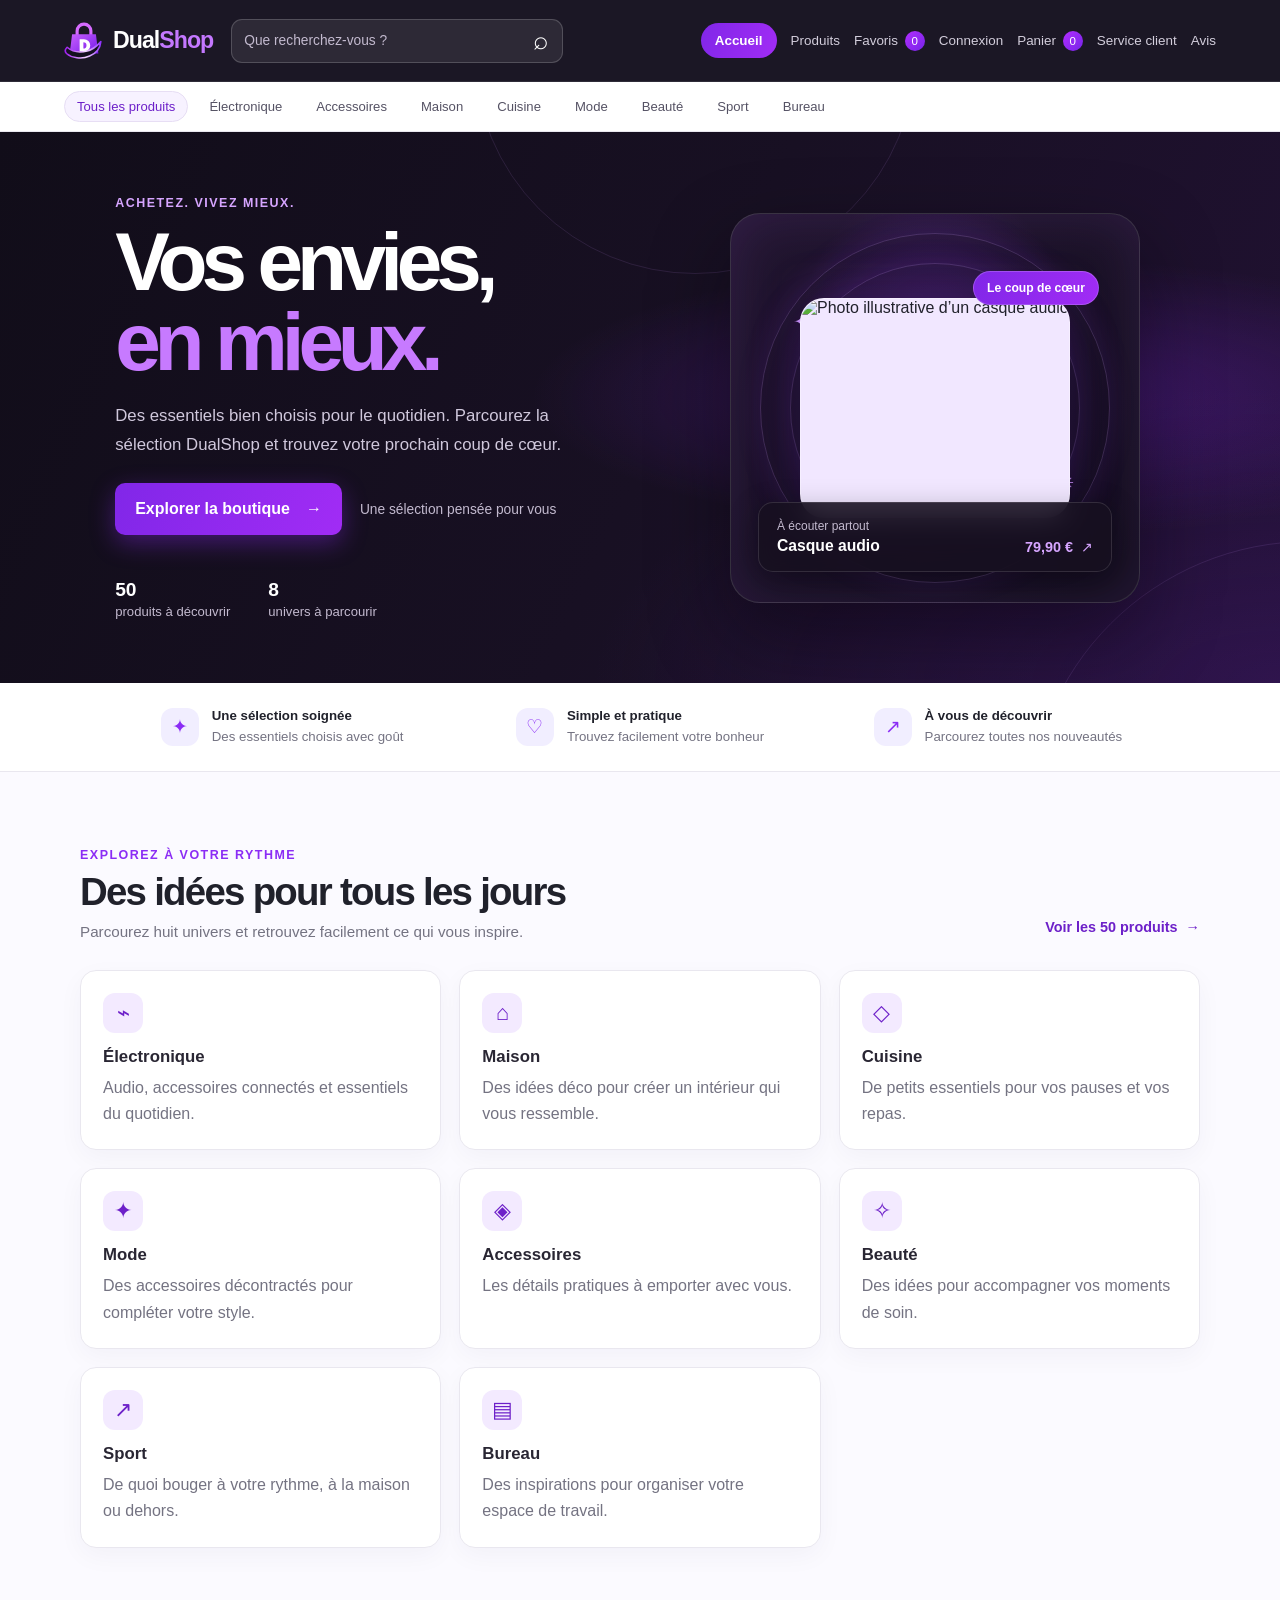
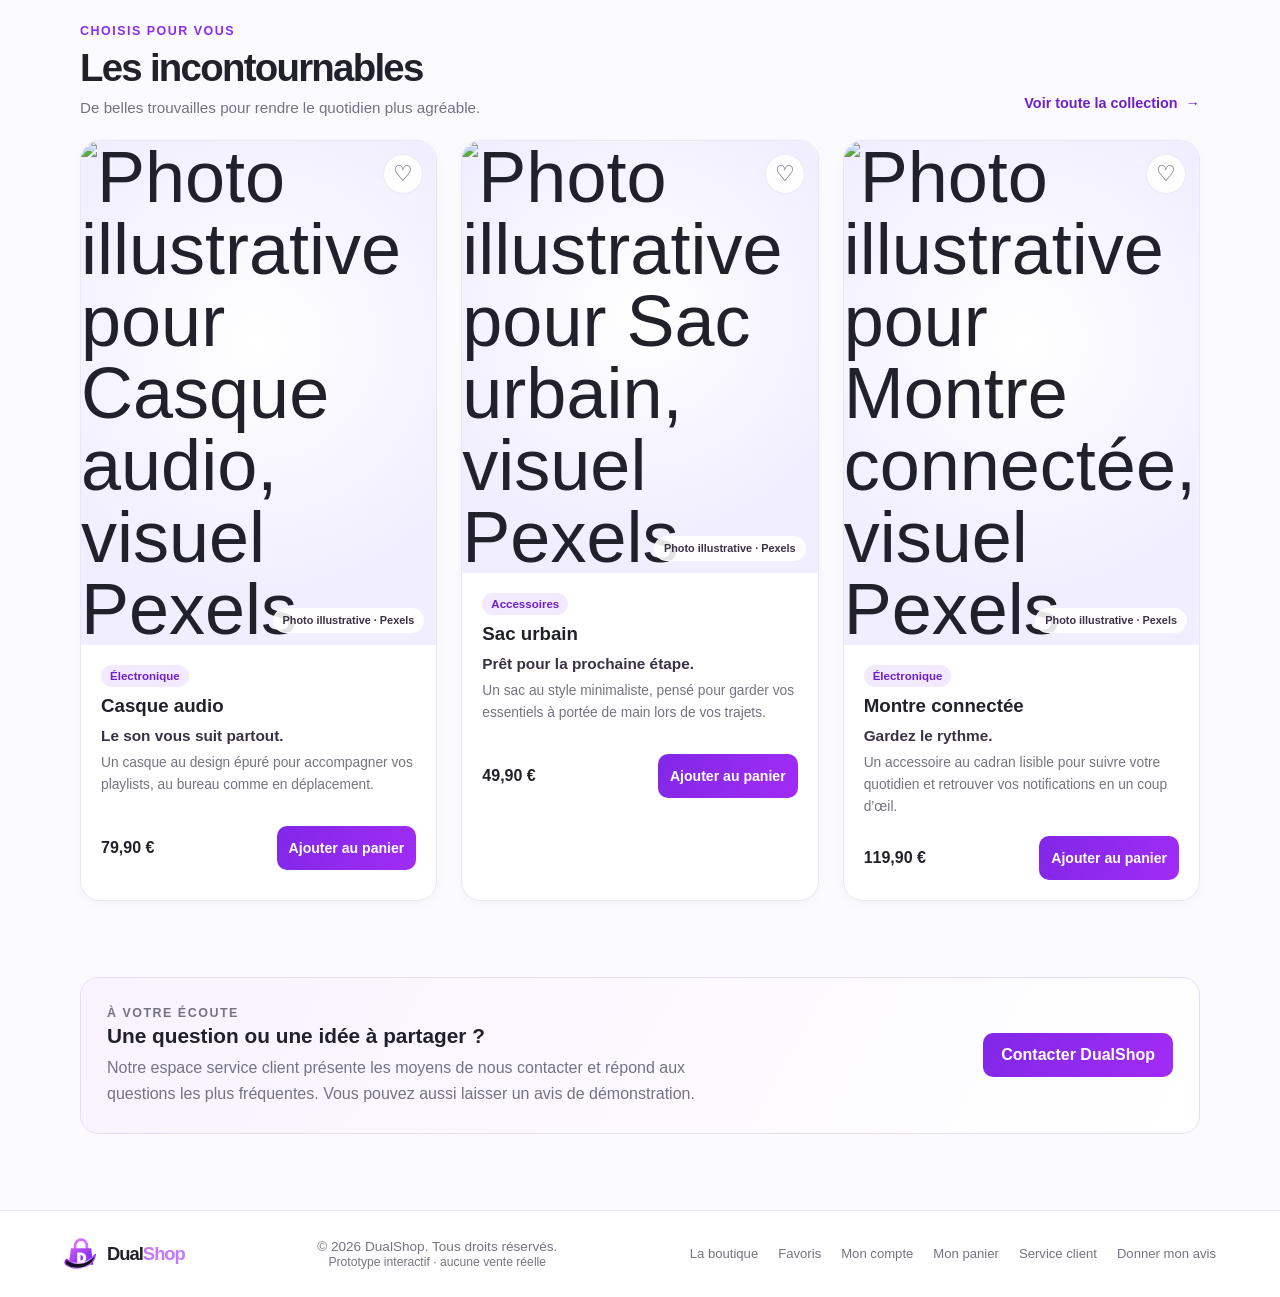
==== commit 4c6bd22e: "Expand DualShop demo catalog and support experience Add 50 categorized products with Pexels illustra" ====
--- a/index.html
+++ b/index.html
@@ -3,11 +3,11 @@
 <head>
   <meta charset="UTF-8">
   <meta name="viewport" content="width=device-width, initial-scale=1.0">
-  <meta name="description" content="Découvrez une sélection d’essentiels pour la maison, les accessoires et l’électronique avec DualShop.">
+  <meta name="description" content="Explorez 50 articles de démonstration répartis dans huit univers sur DualShop.">
   <meta name="theme-color" content="#110d19">
   <meta property="og:type" content="website">
   <meta property="og:title" content="DualShop — Vos envies, en mieux">
-  <meta property="og:description" content="Une sélection d’essentiels bien choisis pour le quotidien.">
+  <meta property="og:description" content="Explorez 50 articles de démonstration répartis dans huit univers.">
   <meta property="og:url" content="https://mercato237.github.io/dualshop/">
   <meta property="og:image" content="https://mercato237.github.io/dualshop/assets/products/casque-audio.svg">
   <title>DualShop — Accueil</title>
@@ -16,6 +16,7 @@
   <link rel="stylesheet" href="css/components.css">
   <link rel="stylesheet" href="css/responsive.css">
   <script src="data/products.js" defer></script>
+  <script src="js/site.js" defer></script>
   <script src="js/app.js" defer></script>
   <script src="js/products.js" defer></script>
   <script src="js/cart.js" defer></script>
@@ -47,8 +48,8 @@
           <span class="hero-note">Une sélection pensée pour vous</span>
         </div>
         <div class="hero-highlights" aria-label="Les engagements DualShop">
-          <div><strong>6</strong><span>produits à découvrir</span></div>
-          <div><strong>100%</strong><span>sélection du moment</span></div>
+          <div><strong>50</strong><span>produits à découvrir</span></div>
+          <div><strong>8</strong><span>univers à parcourir</span></div>
         </div>
       </div>
       <a class="hero-showcase" href="produit.html?id=casque-audio" aria-label="Découvrir le casque audio, notre coup de cœur à 79,90 euros">
@@ -57,7 +58,7 @@
         <span class="showcase-sparkle sparkle-one" aria-hidden="true">✦</span>
         <span class="showcase-sparkle sparkle-two" aria-hidden="true">✳</span>
         <span class="showcase-badge">Le coup de cœur</span>
-        <span class="showcase-product"><img src="assets/products/casque-audio.svg" alt="Casque audio violet"></span>
+        <span class="showcase-product"><img src="https://images.pexels.com/photos/5650531/pexels-photo-5650531.jpeg?auto=compress&amp;cs=tinysrgb&amp;w=900" alt="Photo illustrative d’un casque audio"></span>
         <span class="showcase-caption">
           <span><small>À écouter partout</small><strong>Casque audio</strong></span>
           <strong class="showcase-price">79,90 € <span aria-hidden="true">↗</span></strong>
@@ -69,12 +70,34 @@
       <div><span aria-hidden="true">♡</span><p><strong>Simple et pratique</strong><br><span>Trouvez facilement votre bonheur</span></p></div>
       <div><span aria-hidden="true">↗</span><p><strong>À vous de découvrir</strong><br><span>Parcourez toutes nos nouveautés</span></p></div>
     </section>
+    <section class="section" aria-labelledby="univers-title">
+      <div class="section-heading">
+        <div><p class="eyebrow">Explorez à votre rythme</p><h2 id="univers-title">Des idées pour tous les jours</h2><p class="section-subtitle">Parcourez huit univers et retrouvez facilement ce qui vous inspire.</p></div>
+        <a class="text-link" href="produits.html">Voir les 50 produits <span aria-hidden="true">→</span></a>
+      </div>
+      <div class="info-grid">
+        <a class="info-card category-card" href="produits.html?categorie=%C3%89lectronique"><span aria-hidden="true">⌁</span><h3>Électronique</h3><p>Audio, accessoires connectés et essentiels du quotidien.</p></a>
+        <a class="info-card category-card" href="produits.html?categorie=Maison"><span aria-hidden="true">⌂</span><h3>Maison</h3><p>Des idées déco pour créer un intérieur qui vous ressemble.</p></a>
+        <a class="info-card category-card" href="produits.html?categorie=Cuisine"><span aria-hidden="true">◇</span><h3>Cuisine</h3><p>De petits essentiels pour vos pauses et vos repas.</p></a>
+        <a class="info-card category-card" href="produits.html?categorie=Mode"><span aria-hidden="true">✦</span><h3>Mode</h3><p>Des accessoires décontractés pour compléter votre style.</p></a>
+        <a class="info-card category-card" href="produits.html?categorie=Accessoires"><span aria-hidden="true">◈</span><h3>Accessoires</h3><p>Les détails pratiques à emporter avec vous.</p></a>
+        <a class="info-card category-card" href="produits.html?categorie=Beaut%C3%A9"><span aria-hidden="true">✧</span><h3>Beauté</h3><p>Des idées pour accompagner vos moments de soin.</p></a>
+        <a class="info-card category-card" href="produits.html?categorie=Sport"><span aria-hidden="true">↗</span><h3>Sport</h3><p>De quoi bouger à votre rythme, à la maison ou dehors.</p></a>
+        <a class="info-card category-card" href="produits.html?categorie=Bureau"><span aria-hidden="true">▤</span><h3>Bureau</h3><p>Des inspirations pour organiser votre espace de travail.</p></a>
+      </div>
+    </section>
     <section class="section">
       <div class="section-heading">
         <div><p class="eyebrow">Choisis pour vous</p><h2>Les incontournables</h2><p class="section-subtitle">De belles trouvailles pour rendre le quotidien plus agréable.</p></div>
         <a class="text-link" href="produits.html">Voir toute la collection <span aria-hidden="true">→</span></a>
       </div>
       <div class="product-grid" id="products-grid" data-limit="3"></div>
+    </section>
+    <section class="section" aria-labelledby="customer-title">
+      <div class="review-cta">
+        <div><p class="eyebrow">À votre écoute</p><h2 id="customer-title">Une question ou une idée à partager ?</h2><p>Notre espace service client présente les moyens de nous contacter et répond aux questions les plus fréquentes. Vous pouvez aussi laisser un avis de démonstration.</p></div>
+        <a class="button" href="service-client.html">Contacter DualShop</a>
+      </div>
     </section>
   </main>
   <footer class="site-footer">
--- a/css/style.css
+++ b/css/style.css
@@ -25,11 +25,11 @@
   position: sticky;
   z-index: 10;
   top: 0;
-  display: flex;
+  display: grid;
+  grid-template-columns: auto minmax(180px, .7fr) auto minmax(0, 1.3fr);
   align-items: center;
-  justify-content: space-between;
-  gap: 24px;
-  min-height: 76px;
+  gap: 18px;
+  min-height: 82px;
   padding: 14px max(5vw, 20px);
   background: rgb(18 14 29 / 96%);
   backdrop-filter: blur(14px);
@@ -44,10 +44,21 @@
 nav { display: flex; align-items: center; gap: 24px; }
 nav a { position: relative; color: #d3cedc; font-size: .92rem; transition: color .2s ease, background .2s ease; }
 nav a:hover, nav a[aria-current="page"] { color: #d6a5ff; }
-nav[aria-label="Navigation principale"] a { padding: 10px 0; }
+nav[aria-label="Navigation principale"] { grid-column: 4; justify-content: flex-end; gap: clamp(8px, 1.1vw, 18px); }
+nav[aria-label="Navigation principale"] a { padding: 10px 0; white-space: nowrap; font-size: .84rem; }
 nav[aria-label="Navigation principale"] a[aria-current="page"] { padding-right: 14px; padding-left: 14px; border-radius: 999px; color: #fff; background: linear-gradient(110deg, #8127e8, #a12cf5); font-weight: 700; }
 nav[aria-label="Navigation principale"] a[aria-current="page"]::after { display: none; }
 .menu-toggle { display: none; }
+.header-search { display: flex; min-width: 0; align-items: center; overflow: hidden; border: 1px solid rgb(255 255 255 / 18%); border-radius: 11px; background: rgb(255 255 255 / 8%); }
+.header-search input { width: 100%; min-width: 0; min-height: 42px; border: 0; padding: 9px 12px; color: #fff; background: transparent; font: inherit; font-size: .86rem; }
+.header-search input::placeholder { color: #c3bacf; }
+.header-search input:focus-visible { outline: 0; }
+.header-search:focus-within { border-color: #c478ff; box-shadow: 0 0 0 3px rgb(196 120 255 / 16%); }
+.header-search button { width: 42px; height: 42px; flex: 0 0 42px; border: 0; color: #fff; background: transparent; cursor: pointer; font-size: 1.6rem; }
+.category-nav { position: relative; z-index: 2; display: flex; gap: 8px; overflow-x: auto; padding: 9px max(5vw, 20px); border-bottom: 1px solid var(--border); background: #fff; scrollbar-width: thin; }
+.category-nav a { flex: 0 0 auto; padding: 7px 12px; border: 1px solid transparent; border-radius: 999px; color: #555264; font-size: .82rem; white-space: nowrap; }
+.category-nav a:first-child, .category-nav a:hover, .category-nav a[aria-current="page"] { border-color: #e7def4; color: var(--accent-dark); background: #f7f2ff; }
+.visually-hidden { position: absolute; width: 1px; height: 1px; overflow: hidden; clip: rect(0, 0, 0, 0); white-space: nowrap; clip-path: inset(50%); }
 .cart-count, .favorite-count { display: inline-grid; min-width: 20px; height: 20px; margin-left: 3px; padding: 0 5px; place-items: center; border-radius: 999px; color: #fff; background: linear-gradient(135deg, #b22dff, #7624e8); font-size: .72rem; }
 .hero {
   position: relative;
--- a/css/components.css
+++ b/css/components.css
@@ -109,6 +109,43 @@
 .auth-card .button { margin-top: 6px; }
 .form-message { min-height: 1em; margin: 0; color: var(--accent-dark); }
 
+.product-image-label { position: absolute; right: 12px; bottom: 12px; padding: 6px 9px; border: 1px solid rgb(255 255 255 / 75%); border-radius: 999px; color: #393246; background: rgb(255 255 255 / 88%); font-size: .68rem; font-weight: 700; }
+.catalog-demo-note { margin: 14px 0 0; padding: 12px 14px; border-left: 3px solid #b77af2; border-radius: 0 9px 9px 0; color: #5e526a; background: #f7f2ff; font-size: .83rem; line-height: 1.55; }
+.visual-caption a { color: var(--accent-dark); text-decoration: underline; text-underline-offset: 2px; }
+.info-grid { display: grid; grid-template-columns: repeat(3, minmax(0, 1fr)); gap: 18px; margin: 30px 0; }
+.info-card { padding: 22px; border: 1px solid var(--border); border-radius: 16px; background: #fff; box-shadow: 0 8px 26px rgb(34 25 73 / 4%); }
+.info-card h2, .info-card h3 { margin: 0 0 8px; font-size: 1.05rem; }
+.info-card p { margin: 0; color: var(--muted); line-height: 1.65; }
+.category-card { transition: transform .2s ease, border-color .2s ease, box-shadow .2s ease; }
+.category-card > span { display: grid; width: 40px; height: 40px; margin-bottom: 14px; place-items: center; border-radius: 12px; color: var(--accent-dark); background: var(--accent-soft); font-size: 1.35rem; }
+.category-card:hover { border-color: #d3b8f4; box-shadow: var(--shadow-card); transform: translateY(-3px); }
+.category-card h3 { color: #292633; }
+.customer-form, .feedback-form { display: grid; gap: 16px; padding: clamp(22px, 4vw, 34px); border: 1px solid var(--border); border-radius: 18px; background: #fff; box-shadow: 0 12px 36px rgb(34 25 73 / 5%); }
+.customer-form label, .feedback-form label { display: grid; gap: 7px; color: #484655; font-size: .9rem; font-weight: 700; }
+.customer-form input, .customer-form select, .customer-form textarea, .feedback-form input, .feedback-form select, .feedback-form textarea { width: 100%; min-height: 44px; border: 1px solid var(--border); border-radius: 9px; padding: 10px 12px; color: #292633; background: #fff; font: inherit; }
+.customer-form textarea, .feedback-form textarea { min-height: 140px; resize: vertical; }
+.customer-form input:focus, .customer-form select:focus, .customer-form textarea:focus, .feedback-form input:focus, .feedback-form select:focus, .feedback-form textarea:focus { border-color: var(--accent); outline: 3px solid rgb(97 72 216 / 12%); }
+.form-grid .form-field { display: grid; gap: 7px; }
+.customer-form .form-grid { align-items: start; }
+.customer-form button, .feedback-form button { justify-self: start; }
+.form-status { min-height: 1.3em; margin: 0; color: var(--accent-dark); font-size: .9rem; }
+.feedback-note { margin: 20px 0; padding: 15px 17px; border: 1px solid #e6ddbd; border-radius: 12px; color: #665735; background: #fffbee; font-size: .88rem; line-height: 1.6; }
+.feedback-list { display: grid; gap: 14px; margin-top: 24px; }
+.feedback-card { padding: 20px; border: 1px solid var(--border); border-radius: 14px; background: #fff; }
+.feedback-card h3 { margin: 6px 0 8px; font-size: 1.05rem; }
+.feedback-card p { margin-bottom: 0; color: #555264; line-height: 1.65; overflow-wrap: anywhere; }
+.feedback-meta { display: flex; align-items: center; flex-wrap: wrap; gap: 8px; color: var(--muted); font-size: .82rem; }
+.feedback-stars { color: #8a5a00; letter-spacing: .1em; }
+.faq-list { display: grid; gap: 10px; margin: 28px 0; }
+.faq-list details { padding: 17px 19px; border: 1px solid var(--border); border-radius: 12px; background: #fff; }
+.faq-list summary { color: #342d3f; cursor: pointer; font-weight: 750; }
+.faq-list details p { margin: 12px 0 0; color: var(--muted); line-height: 1.65; }
+.contact-address { color: var(--accent-dark); font-weight: 750; overflow-wrap: anywhere; }
+.review-cta { display: flex; align-items: center; justify-content: space-between; gap: 24px; margin: 26px 0 0; padding: 26px; border: 1px solid #e7def4; border-radius: 18px; background: linear-gradient(120deg, #f8f3ff, #fff); }
+.review-cta h2 { margin: 0 0 7px; font-size: 1.3rem; }
+.review-cta p { max-width: 650px; margin: 0; color: var(--muted); line-height: 1.6; }
+.review-cta .button { flex: 0 0 auto; }
+
 @keyframes card-enter { from { opacity: 0; } to { opacity: 1; } }
 
 @media (hover: hover) and (prefers-reduced-motion: no-preference) {
--- a/css/responsive.css
+++ b/css/responsive.css
@@ -2,19 +2,26 @@
   .product-grid { grid-template-columns: repeat(2, minmax(0, 1fr)); }
 }
 
+@media (min-width: 721px) and (max-width: 1000px) {
+  .site-header { grid-template-columns: auto minmax(150px, 1fr); grid-template-rows: auto auto; gap: 8px 14px; }
+  nav[aria-label="Navigation principale"] { grid-column: 1 / -1; grid-row: 2; justify-content: center; flex-wrap: wrap; }
+}
+
 @media (max-width: 720px) {
-  .site-header { display: grid; grid-template-columns: 1fr auto; gap: 0; min-height: 68px; padding: 12px 5vw; }
+  .site-header { grid-template-columns: 1fr auto; grid-template-rows: auto auto; gap: 10px 12px; min-height: 0; padding: 12px 5vw; }
   .site-header > .logo { grid-column: 1; grid-row: 1; }
+  .header-search { grid-column: 1 / -1; grid-row: 2; }
   .menu-toggle { display: flex; width: 42px; height: 42px; grid-column: 2; grid-row: 1; flex-direction: column; align-items: center; justify-content: center; gap: 5px; border: 1px solid rgb(255 255 255 / 18%); border-radius: 12px; background: rgb(255 255 255 / 7%); cursor: pointer; }
   .menu-toggle span { display: block; width: 18px; height: 2px; border-radius: 2px; background: #fff; transition: transform .2s ease, opacity .2s ease; }
   .menu-toggle[aria-expanded="true"] span:first-child { transform: translateY(7px) rotate(45deg); }
   .menu-toggle[aria-expanded="true"] span:nth-child(2) { opacity: 0; }
   .menu-toggle[aria-expanded="true"] span:last-child { transform: translateY(-7px) rotate(-45deg); }
-  nav[aria-label="Navigation principale"] { display: none; grid-column: 1 / -1; grid-row: 2; width: 100%; align-items: stretch; flex-direction: column; gap: 2px; padding: 12px 0 4px; }
+  nav[aria-label="Navigation principale"] { display: none; grid-column: 1 / -1; grid-row: 3; width: 100%; align-items: stretch; flex-direction: column; gap: 2px; padding: 4px 0; }
   nav[aria-label="Navigation principale"].is-open { display: flex; animation: menu-enter .2s ease-out both; }
-  nav[aria-label="Navigation principale"] a { padding: 11px 12px; border-radius: 9px; }
+  nav[aria-label="Navigation principale"] a { padding: 11px 12px; border-radius: 9px; font-size: .92rem; }
   nav[aria-label="Navigation principale"] a:hover { background: rgb(255 255 255 / 8%); }
   nav[aria-label="Navigation principale"] a[aria-current="page"] { background: linear-gradient(110deg, #8127e8, #a12cf5); }
+  .category-nav { padding: 8px 5vw; }
   .hero { min-height: auto; grid-template-columns: 1fr; gap: 36px; padding: 58px max(7vw, 24px); }
   .hero h1 { font-size: clamp(3rem, 11vw, 4.6rem); }
   .hero-showcase { width: min(100%, 370px); min-height: 340px; }
@@ -33,6 +40,8 @@
   .order-summary { position: static; grid-row: 1; }
   .site-footer { align-items: center; flex-direction: column; gap: 14px; }
   .site-footer nav { flex-wrap: wrap; justify-content: center; }
+  .info-grid { grid-template-columns: repeat(2, minmax(0, 1fr)); gap: 12px; }
+  .review-cta { align-items: flex-start; flex-direction: column; }
 }
 @media (max-width: 480px) {
   .hero { padding: 48px 22px; }
@@ -60,6 +69,9 @@
   .checkout-item { font-size: .8rem; }
   .product-info { min-height: 240px; padding: 16px; }
   .cart-controls { gap: 7px; }
+  .info-grid { grid-template-columns: 1fr; }
+  .customer-form, .feedback-form { padding: 20px; }
+  .review-cta { padding: 20px; }
 }
 
 @media (prefers-reduced-motion: reduce) {
